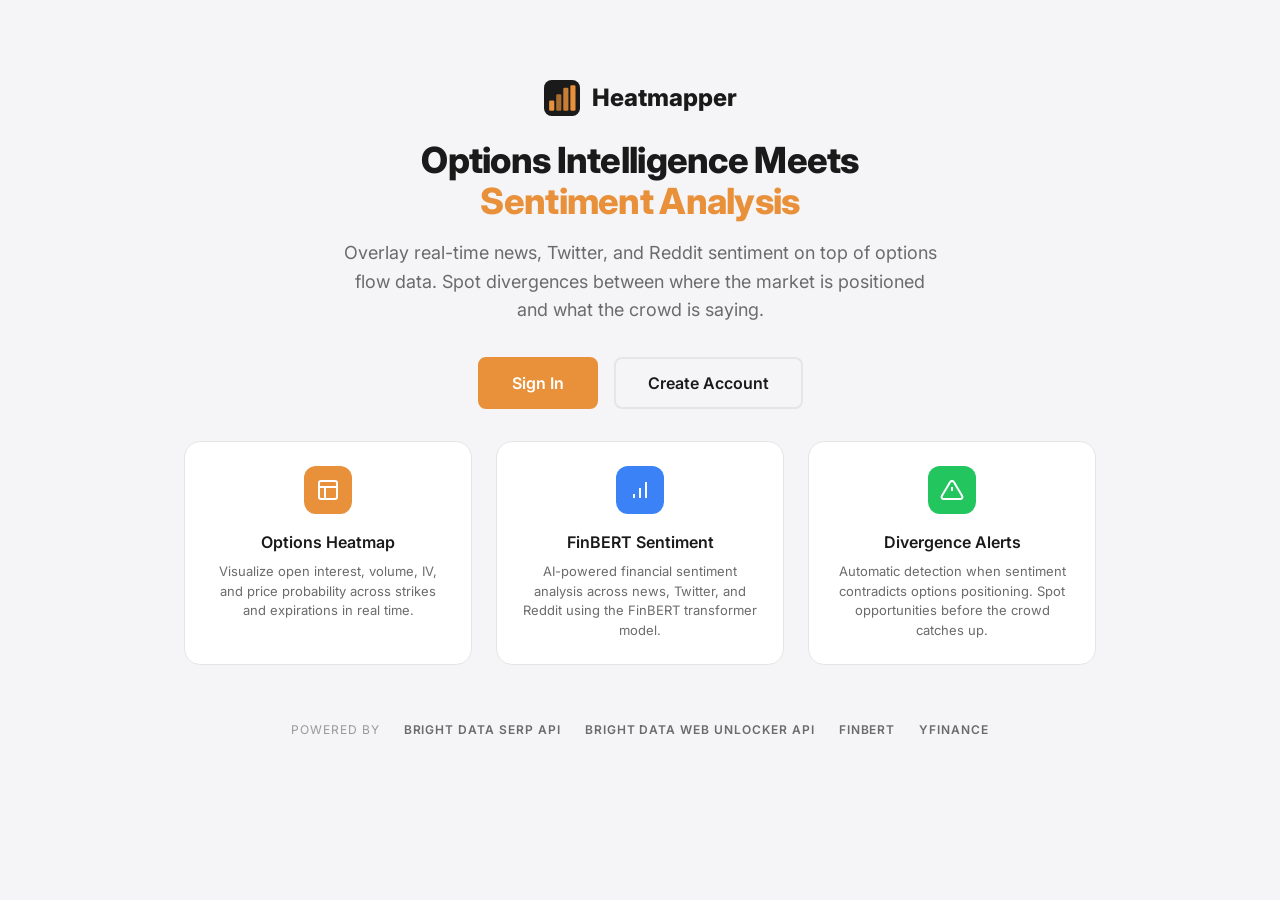
==== static/landing.html @ fee71690 "Split landing page and sign-in into separate pages Landing page (/) shows hero, features, and CTA bu" ====
<!DOCTYPE html>
<html lang="en">
<head>
  <meta charset="UTF-8" />
  <meta name="viewport" content="width=device-width, initial-scale=1.0" />
  <title>Heatmapper - Options Intelligence Meets Sentiment Analysis</title>
  <link rel="preconnect" href="https://fonts.googleapis.com" />
  <link rel="preconnect" href="https://fonts.gstatic.com" crossorigin />
  <link href="https://fonts.googleapis.com/css2?family=Inter:wght@400;500;600;700;800&display=swap" rel="stylesheet" />
  <link rel="stylesheet" href="/static/styles.css" />
  <script>
    const saved = localStorage.getItem("theme");
    if (saved) document.documentElement.setAttribute("data-theme", saved);
    else if (window.matchMedia("(prefers-color-scheme: dark)").matches) document.documentElement.setAttribute("data-theme", "dark");
  </script>
  <style>
    body { background: var(--color-bg); }

    .landing { max-width: 960px; margin: 0 auto; padding: var(--space-8) var(--space-6); }

    .landing-header {
      text-align: center;
      padding: var(--space-12) 0 var(--space-8);
    }

    .landing-logo {
      display: inline-flex;
      align-items: center;
      gap: var(--space-3);
      font-size: var(--text-2xl);
      font-weight: 800;
      color: var(--color-text);
      margin-bottom: var(--space-6);
    }

    .landing-logo svg { width: 36px; height: 36px; }

    .landing-headline {
      font-size: 2.25rem;
      font-weight: 800;
      color: var(--color-text);
      line-height: 1.15;
      margin-bottom: var(--space-4);
      letter-spacing: -0.02em;
    }

    .landing-headline span { color: var(--color-primary); }

    .landing-sub {
      font-size: var(--text-lg);
      color: var(--color-text-secondary);
      max-width: 600px;
      margin: 0 auto var(--space-8);
      line-height: 1.6;
    }

    .landing-cta {
      display: flex;
      align-items: center;
      justify-content: center;
      gap: var(--space-4);
      margin-top: var(--space-2);
    }

    .cta-btn {
      display: inline-flex;
      align-items: center;
      padding: var(--space-3) var(--space-8);
      border-radius: var(--radius-md);
      font-family: var(--font-sans);
      font-size: var(--text-md);
      font-weight: 600;
      text-decoration: none;
      transition: all 0.15s ease;
    }

    .cta-btn--primary {
      background: var(--color-primary);
      color: white;
      border: 2px solid var(--color-primary);
    }

    .cta-btn--primary:hover {
      background: var(--color-primary-hover);
      border-color: var(--color-primary-hover);
    }

    .cta-btn--secondary {
      background: transparent;
      color: var(--color-text);
      border: 2px solid var(--color-border);
    }

    .cta-btn--secondary:hover { border-color: var(--color-text); }

    .features-grid {
      display: grid;
      grid-template-columns: repeat(3, 1fr);
      gap: var(--space-6);
      margin-bottom: var(--space-10);
    }

    .feature-card {
      background: var(--color-surface);
      border: 1px solid var(--color-border);
      border-radius: var(--radius-xl);
      padding: var(--space-6);
      text-align: center;
    }

    .feature-icon {
      width: 48px;
      height: 48px;
      border-radius: var(--radius-lg);
      display: inline-flex;
      align-items: center;
      justify-content: center;
      margin-bottom: var(--space-4);
      color: white;
    }

    .feature-icon--orange { background: var(--color-primary); }
    .feature-icon--blue { background: var(--color-accent-blue); }
    .feature-icon--green { background: var(--color-accent-green); }

    .feature-title {
      font-size: var(--text-md);
      font-weight: 600;
      color: var(--color-text);
      margin-bottom: var(--space-2);
    }

    .feature-desc {
      font-size: var(--text-sm);
      color: var(--color-text-secondary);
      line-height: 1.5;
    }

    .powered-strip {
      display: flex;
      align-items: center;
      justify-content: center;
      gap: var(--space-6);
      padding: var(--space-4) 0;
      color: var(--color-text-muted);
      font-size: var(--text-xs);
      text-transform: uppercase;
      letter-spacing: 0.08em;
    }

    .powered-strip span { font-weight: 600; color: var(--color-text-secondary); }

    @media (max-width: 768px) {
      .features-grid { grid-template-columns: 1fr; }
      .landing-headline { font-size: 1.75rem; }
    }
  </style>
</head>
<body>

  <div class="landing">
    <header class="landing-header">
      <div class="landing-logo">
        <svg viewBox="0 0 28 28" fill="none" xmlns="http://www.w3.org/2000/svg">
          <rect width="28" height="28" rx="6" fill="#1a1a1a"/>
          <rect x="4" y="16" width="4" height="8" rx="1" fill="#e8913a"/>
          <rect x="9.5" y="11" width="4" height="13" rx="1" fill="#e8913a" opacity="0.7"/>
          <rect x="15" y="6" width="4" height="18" rx="1" fill="#e8913a" opacity="0.85"/>
          <rect x="20.5" y="4" width="4" height="20" rx="1" fill="#e8913a"/>
        </svg>
        Heatmapper
      </div>

      <h1 class="landing-headline">
        Options Intelligence Meets<br/><span>Sentiment Analysis</span>
      </h1>
      <p class="landing-sub">
        Overlay real-time news, Twitter, and Reddit sentiment on top of options flow data.
        Spot divergences between where the market is positioned and what the crowd is saying.
      </p>
      <div class="landing-cta">
        <a href="/login" class="cta-btn cta-btn--primary">Sign In</a>
        <a href="/register" class="cta-btn cta-btn--secondary">Create Account</a>
      </div>
    </header>

    <div class="features-grid">
      <div class="feature-card">
        <div class="feature-icon feature-icon--orange">
          <svg width="24" height="24" viewBox="0 0 24 24" fill="none" stroke="currentColor" stroke-width="2"><rect x="3" y="3" width="18" height="18" rx="2"/><path d="M3 9h18M9 21V9"/></svg>
        </div>
        <div class="feature-title">Options Heatmap</div>
        <div class="feature-desc">Visualize open interest, volume, IV, and price probability across strikes and expirations in real time.</div>
      </div>

      <div class="feature-card">
        <div class="feature-icon feature-icon--blue">
          <svg width="24" height="24" viewBox="0 0 24 24" fill="none" stroke="currentColor" stroke-width="2"><path d="M12 20V10M18 20V4M6 20v-4"/></svg>
        </div>
        <div class="feature-title">FinBERT Sentiment</div>
        <div class="feature-desc">AI-powered financial sentiment analysis across news, Twitter, and Reddit using the FinBERT transformer model.</div>
      </div>

      <div class="feature-card">
        <div class="feature-icon feature-icon--green">
          <svg width="24" height="24" viewBox="0 0 24 24" fill="none" stroke="currentColor" stroke-width="2"><path d="M10.29 3.86L1.82 18a2 2 0 001.71 3h16.94a2 2 0 001.71-3L13.71 3.86a2 2 0 00-3.42 0z"/><line x1="12" y1="9" x2="12" y2="13"/><line x1="12" y1="17" x2="12.01" y2="17"/></svg>
        </div>
        <div class="feature-title">Divergence Alerts</div>
        <div class="feature-desc">Automatic detection when sentiment contradicts options positioning. Spot opportunities before the crowd catches up.</div>
      </div>
    </div>

    <div class="powered-strip">
      Powered by
      <span>Bright Data SERP API</span>
      <span>Bright Data Web Unlocker API</span>
      <span>FinBERT</span>
      <span>yfinance</span>
    </div>
  </div>

</body>
</html>
---- static/styles.css ----
/* ============================================
   Heatmapper Design System
   ============================================ */

/* --- Light Tokens (default) --- */
:root {
  --color-bg:          #f5f5f7;
  --color-surface:     #ffffff;
  --color-surface-alt: #fafafa;
  --color-border:      #e5e5e5;
  --color-border-light:#f0f0f0;

  --color-text:        #1a1a1a;
  --color-text-secondary: #6b6b6b;
  --color-text-muted:  #999999;

  --color-primary:     #e8913a;
  --color-primary-hover:#d17e2e;
  --color-primary-light:#fef3e7;

  --color-accent-green:  #22c55e;
  --color-accent-red:    #ef4444;
  --color-accent-blue:   #3b82f6;
  --color-accent-purple: #8b5cf6;

  --color-skeleton:    #e5e5e5;
  --color-skeleton-shine: #f5f5f5;

  --color-plotly-bg:   #fafafa;
  --color-plotly-grid: #e5e5e5;

  --font-sans: 'Inter', -apple-system, BlinkMacSystemFont, 'Segoe UI', Roboto, sans-serif;
  --font-mono: 'SF Mono', 'Fira Code', 'Fira Mono', 'Roboto Mono', monospace;

  --text-xs:   0.75rem;
  --text-sm:   0.8125rem;
  --text-base: 0.875rem;
  --text-md:   1rem;
  --text-lg:   1.125rem;
  --text-xl:   1.25rem;
  --text-2xl:  1.5rem;
  --text-3xl:  1.875rem;

  --space-1: 4px;
  --space-2: 8px;
  --space-3: 12px;
  --space-4: 16px;
  --space-5: 20px;
  --space-6: 24px;
  --space-8: 32px;
  --space-10: 40px;
  --space-12: 48px;

  --radius-sm: 6px;
  --radius-md: 8px;
  --radius-lg: 12px;
  --radius-xl: 16px;

  --shadow-sm: 0 1px 2px rgba(0,0,0,0.04);
  --shadow-md: 0 2px 8px rgba(0,0,0,0.06);
  --shadow-lg: 0 4px 16px rgba(0,0,0,0.08);

  --nav-height: 53px;
}


/* --- Dark Mode Tokens --- */
[data-theme="dark"] {
  --color-bg:          #0f0f0f;
  --color-surface:     #1a1a1a;
  --color-surface-alt: #222222;
  --color-border:      #2e2e2e;
  --color-border-light:#262626;

  --color-text:        #e5e5e5;
  --color-text-secondary: #999999;
  --color-text-muted:  #666666;

  --color-primary-light:#3d2a14;

  --color-skeleton:    #2e2e2e;
  --color-skeleton-shine: #3a3a3a;

  --color-plotly-bg:   #1a1a1a;
  --color-plotly-grid: #2e2e2e;

  --shadow-sm: 0 1px 2px rgba(0,0,0,0.2);
  --shadow-md: 0 2px 8px rgba(0,0,0,0.3);
  --shadow-lg: 0 4px 16px rgba(0,0,0,0.4);
}

[data-theme="dark"] .badge--positive { background: #14532d; color: #4ade80; }
[data-theme="dark"] .badge--negative { background: #450a0a; color: #f87171; }
[data-theme="dark"] .badge--neutral  { background: var(--color-surface-alt); color: var(--color-text-secondary); }
[data-theme="dark"] .badge--info     { background: #1e3a5f; color: #60a5fa; }

[data-theme="dark"] .error-msg {
  background: #2d1111;
  border-color: #5c1a1a;
}

[data-theme="dark"] .stat-change--up  { background: #14532d; color: #4ade80; }
[data-theme="dark"] .stat-change--down { background: #450a0a; color: #f87171; }

[data-theme="dark"] .btn-primary { background: #e5e5e5; color: #1a1a1a; border-color: #e5e5e5; }
[data-theme="dark"] .btn-primary:hover { background: #cccccc; }

[data-theme="dark"] .nav-link.active { background: #e5e5e5; color: #1a1a1a; }

[data-theme="dark"] select.input-field {
  background-image: url("data:image/svg+xml,%3Csvg xmlns='http://www.w3.org/2000/svg' width='12' height='12' viewBox='0 0 24 24' fill='none' stroke='%23999999' stroke-width='2'%3E%3Cpath d='M6 9l6 6 6-6'/%3E%3C/svg%3E");
}


/* --- Reset --- */
*, *::before, *::after {
  box-sizing: border-box;
  margin: 0;
  padding: 0;
}

body {
  font-family: var(--font-sans);
  font-size: var(--text-base);
  color: var(--color-text);
  background: var(--color-bg);
  line-height: 1.5;
  -webkit-font-smoothing: antialiased;
}


/* --- Skeleton Loading --- */
@keyframes shimmer {
  0%   { background-position: -200% 0; }
  100% { background-position: 200% 0; }
}

.skeleton {
  background: linear-gradient(90deg, var(--color-skeleton) 25%, var(--color-skeleton-shine) 50%, var(--color-skeleton) 75%);
  background-size: 200% 100%;
  animation: shimmer 1.5s ease-in-out infinite;
  border-radius: var(--radius-md);
}

.skeleton-text {
  height: 14px;
  width: 80%;
  margin-bottom: var(--space-2);
}

.skeleton-text-sm {
  height: 10px;
  width: 60%;
}

.skeleton-block {
  height: 100%;
  width: 100%;
  min-height: 300px;
  border-radius: var(--radius-lg);
}

.skeleton-stat {
  height: 32px;
  width: 100px;
}

.skeleton-news-item {
  padding: var(--space-3);
  border: 1px solid var(--color-border-light);
  border-radius: var(--radius-md);
  display: flex;
  flex-direction: column;
  gap: var(--space-2);
}


/* --- Top Navigation --- */
.top-nav {
  display: flex;
  align-items: center;
  justify-content: space-between;
  padding: var(--space-3) var(--space-8);
  background: var(--color-surface);
  border-bottom: 1px solid var(--color-border);
  position: sticky;
  top: 0;
  z-index: 100;
  height: var(--nav-height);
}

.nav-brand {
  display: flex;
  align-items: center;
  gap: var(--space-3);
  font-size: var(--text-lg);
  font-weight: 700;
  color: var(--color-text);
  text-decoration: none;
}

.nav-brand svg { width: 28px; height: 28px; }

.nav-links {
  display: flex;
  align-items: center;
  gap: var(--space-1);
  list-style: none;
}

.nav-link {
  padding: var(--space-2) var(--space-4);
  border-radius: var(--radius-md);
  font-size: var(--text-sm);
  font-weight: 500;
  color: var(--color-text-secondary);
  text-decoration: none;
  transition: all 0.15s ease;
  cursor: pointer;
}

.nav-link:hover {
  color: var(--color-text);
  background: var(--color-bg);
}

.nav-link.active {
  color: var(--color-surface);
  background: var(--color-text);
}

.nav-actions {
  display: flex;
  align-items: center;
  gap: var(--space-3);
}

.theme-toggle {
  padding: var(--space-2);
  background: none;
  border: 1px solid var(--color-border);
  border-radius: var(--radius-md);
  color: var(--color-text-secondary);
  cursor: pointer;
  transition: all 0.15s ease;
  display: flex;
  align-items: center;
  justify-content: center;
}

.theme-toggle:hover {
  background: var(--color-bg);
  color: var(--color-text);
}

.user-avatar {
  width: 32px;
  height: 32px;
  border-radius: 50%;
  background: var(--color-primary);
  display: flex;
  align-items: center;
  justify-content: center;
  color: white;
  font-weight: 600;
  font-size: var(--text-sm);
  cursor: pointer;
  text-decoration: none;
}


/* --- Page Layout --- */
.page-container {
  max-width: 1400px;
  margin: 0 auto;
  padding: var(--space-8);
}

.page-header {
  display: flex;
  align-items: center;
  justify-content: space-between;
  margin-bottom: var(--space-6);
}

.page-title {
  font-size: var(--text-2xl);
  font-weight: 700;
  color: var(--color-text);
}


/* --- Cards --- */
.card {
  background: var(--color-surface);
  border: 1px solid var(--color-border);
  border-radius: var(--radius-xl);
  padding: var(--space-6);
  box-shadow: var(--shadow-sm);
  transition: border-color 0.15s ease, box-shadow 0.15s ease;
}

.card-header {
  display: flex;
  align-items: center;
  justify-content: space-between;
  margin-bottom: var(--space-4);
}

.card-header:last-child {
  margin-bottom: 0;
}

.card-title {
  font-size: var(--text-md);
  font-weight: 600;
  color: var(--color-text);
}

.card-subtitle {
  font-size: var(--text-sm);
  color: var(--color-text-secondary);
}

.card-menu-btn {
  display: flex;
  align-items: center;
  justify-content: center;
  width: 32px;
  height: 32px;
  border: 1px solid var(--color-border);
  border-radius: var(--radius-md);
  background: none;
  cursor: pointer;
  color: var(--color-text-secondary);
  transition: all 0.15s ease;
}

.card-menu-btn:hover {
  background: var(--color-bg);
  color: var(--color-text);
}


/* --- Dashboard Grid --- */
.dashboard-grid {
  display: grid;
  grid-template-columns: 1fr;
  gap: var(--space-6);
}

.dashboard-grid--two-col {
  grid-template-columns: 2fr 1fr;
}

.dashboard-grid--equal {
  grid-template-columns: 1fr 1fr;
}

.dashboard-grid--three-col {
  grid-template-columns: repeat(3, 1fr);
}


.sidebar-sticky {
  position: sticky;
  top: calc(var(--nav-height) + var(--space-8));
  align-self: start;
  display: flex;
  flex-direction: column;
  gap: var(--space-6);
  max-height: calc(100vh - var(--nav-height) - var(--space-8) * 2);
  overflow-y: auto;
}


/* --- Toolbar card --- */
.toolbar-card {
  padding: var(--space-4) var(--space-6);
}

.spot-display {
  display: flex;
  align-items: baseline;
  gap: var(--space-2);
}

.spot-price {
  font-size: var(--text-xl);
  font-weight: 700;
  color: var(--color-text);
  line-height: 1;
}

.spot-change {
  font-size: var(--text-sm);
  font-weight: 600;
  padding: 1px var(--space-2);
  border-radius: var(--radius-sm);
}

.spot-change--up {
  color: var(--color-accent-green);
  background: #f0fdf4;
}

.spot-change--down {
  color: var(--color-accent-red);
  background: #fef2f2;
}

[data-theme="dark"] .spot-change--up  { background: #14532d; color: #4ade80; }
[data-theme="dark"] .spot-change--down { background: #450a0a; color: #f87171; }

.toolbar-divider {
  width: 1px;
  height: 24px;
  background: var(--color-border);
  margin: 0 var(--space-2);
}


/* --- Stats strip --- */
.stats-strip {
  display: flex;
  align-items: center;
  gap: var(--space-6);
  padding: var(--space-3) var(--space-6);
  background: var(--color-surface);
  border: 1px solid var(--color-border);
  border-radius: var(--radius-lg);
  box-shadow: var(--shadow-sm);
  flex-wrap: wrap;
}

.stats-strip + .stats-strip {
  border-top: none;
  border-top-left-radius: 0;
  border-top-right-radius: 0;
  box-shadow: none;
}

.stats-strip:has(+ .stats-strip) {
  border-bottom-left-radius: 0;
  border-bottom-right-radius: 0;
  margin-bottom: 0;
}

.stats-strip-item {
  display: flex;
  align-items: center;
  gap: var(--space-2);
}

.stats-strip-divider {
  width: 1px;
  height: 20px;
  background: var(--color-border);
}


/* --- Controls bar --- */
.controls-bar {
  display: flex;
  align-items: center;
  gap: var(--space-3);
  flex-wrap: wrap;
}

.controls-inline {
  display: flex;
  align-items: center;
  gap: var(--space-3);
  flex-wrap: wrap;
  padding-bottom: var(--space-4);
  border-bottom: 1px solid var(--color-border-light);
  margin-bottom: var(--space-4);
}

.input-field {
  padding: var(--space-2) var(--space-3);
  border: 1px solid var(--color-border);
  border-radius: var(--radius-md);
  font-family: var(--font-sans);
  font-size: var(--text-sm);
  color: var(--color-text);
  background: var(--color-surface);
  outline: none;
  transition: border-color 0.15s ease;
}

.input-field:focus {
  border-color: var(--color-primary);
  box-shadow: 0 0 0 3px var(--color-primary-light);
}

.input-field::placeholder {
  color: var(--color-text-muted);
}

select.input-field {
  cursor: pointer;
  appearance: none;
  background-image: url("data:image/svg+xml,%3Csvg xmlns='http://www.w3.org/2000/svg' width='12' height='12' viewBox='0 0 24 24' fill='none' stroke='%236b6b6b' stroke-width='2'%3E%3Cpath d='M6 9l6 6 6-6'/%3E%3C/svg%3E");
  background-repeat: no-repeat;
  background-position: right 10px center;
  padding-right: 28px;
}

.input-label {
  font-size: var(--text-xs);
  font-weight: 500;
  color: var(--color-text-secondary);
  text-transform: uppercase;
  letter-spacing: 0.05em;
}

.input-group {
  display: flex;
  flex-direction: column;
  gap: var(--space-1);
}

.input-group--inline {
  flex-direction: row;
  align-items: center;
  gap: var(--space-2);
}

.input-group--inline .input-label {
  text-transform: none;
  letter-spacing: normal;
  font-size: var(--text-sm);
}


/* --- Buttons --- */
.btn {
  display: inline-flex;
  align-items: center;
  gap: var(--space-2);
  padding: var(--space-2) var(--space-4);
  border: 1px solid transparent;
  border-radius: var(--radius-md);
  font-family: var(--font-sans);
  font-size: var(--text-sm);
  font-weight: 500;
  cursor: pointer;
  transition: all 0.15s ease;
  text-decoration: none;
  line-height: 1.4;
}

.btn-primary {
  background: var(--color-text);
  color: var(--color-surface);
  border-color: var(--color-text);
}

.btn-primary:hover { background: #333; }

.btn-secondary {
  background: var(--color-surface);
  color: var(--color-text);
  border-color: var(--color-border);
}

.btn-secondary:hover { background: var(--color-bg); }

.btn-icon {
  padding: var(--space-2);
  background: none;
  border: 1px solid var(--color-border);
  border-radius: var(--radius-md);
  color: var(--color-text-secondary);
  cursor: pointer;
  transition: all 0.15s ease;
}

.btn-icon:hover {
  background: var(--color-bg);
  color: var(--color-text);
}


/* --- Tabs / Segmented Control --- */
.tab-group {
  display: inline-flex;
  gap: 2px;
  padding: 3px;
  background: var(--color-bg);
  border-radius: var(--radius-md);
  border: 1px solid var(--color-border-light);
}

.tab-btn {
  padding: var(--space-1) var(--space-4);
  border: none;
  border-radius: var(--radius-sm);
  background: none;
  font-family: var(--font-sans);
  font-size: var(--text-sm);
  font-weight: 500;
  color: var(--color-text-secondary);
  cursor: pointer;
  transition: all 0.15s ease;
}

.tab-btn:hover { color: var(--color-text); }

.tab-btn.active {
  background: var(--color-surface);
  color: var(--color-text);
  box-shadow: var(--shadow-sm);
}


/* --- Stat / KPI display --- */
.stat-value {
  font-size: var(--text-3xl);
  font-weight: 700;
  color: var(--color-text);
  line-height: 1.1;
}

.stat-label {
  font-size: var(--text-sm);
  color: var(--color-text-secondary);
}

.stat-change {
  display: inline-flex;
  align-items: center;
  gap: var(--space-1);
  font-size: var(--text-sm);
  font-weight: 600;
  padding: 2px var(--space-2);
  border-radius: var(--radius-sm);
}

.stat-change--up  { color: var(--color-accent-green); background: #f0fdf4; }
.stat-change--down { color: var(--color-accent-red); background: #fef2f2; }


/* --- Badge / Tag --- */
.badge {
  display: inline-flex;
  align-items: center;
  gap: var(--space-1);
  padding: 2px var(--space-2);
  font-size: var(--text-xs);
  font-weight: 600;
  border-radius: var(--radius-sm);
  text-transform: uppercase;
  letter-spacing: 0.03em;
}

.badge--positive { background: #f0fdf4; color: var(--color-accent-green); }
.badge--negative { background: #fef2f2; color: var(--color-accent-red); }
.badge--neutral  { background: var(--color-bg); color: var(--color-text-secondary); }
.badge--info     { background: #eff6ff; color: var(--color-accent-blue); }


/* --- News items --- */
.news-grid {
  display: grid;
  grid-template-columns: repeat(auto-fill, minmax(280px, 1fr));
  gap: var(--space-4);
}

.news-item {
  padding: var(--space-4);
  border: 1px solid var(--color-border-light);
  border-radius: var(--radius-lg);
  display: flex;
  flex-direction: column;
  gap: var(--space-2);
  transition: border-color 0.15s ease;
}

.news-item:hover { border-color: var(--color-border); }

.news-title {
  font-size: var(--text-sm);
  font-weight: 500;
  color: var(--color-text);
  line-height: 1.4;
}

.news-item a:hover .news-title,
.news-item-compact a:hover .news-title {
  color: var(--color-primary);
}


/* --- Compact news list (sidebar) --- */
.news-list-compact {
  display: flex;
  flex-direction: column;
  gap: var(--space-3);
  overflow-y: auto;
}

.news-item-compact {
  padding: var(--space-3);
  border: 1px solid var(--color-border-light);
  border-radius: var(--radius-md);
  display: flex;
  flex-direction: column;
  gap: var(--space-1);
  transition: border-color 0.15s ease;
}

.news-item-compact:hover { border-color: var(--color-border); }

.news-item--positive { border-left: 3px solid var(--color-accent-green); }
.news-item--negative { border-left: 3px solid var(--color-accent-red); }
.news-item--neutral  { border-left: 3px solid var(--color-border); }


/* --- Sentiment Breakdown --- */
.sentiment-overall {
  text-align: center;
  padding: var(--space-4) 0 var(--space-6);
  border-bottom: 1px solid var(--color-border-light);
  margin-bottom: var(--space-4);
}

.sentiment-score-big {
  font-size: var(--text-3xl);
  font-weight: 700;
  font-family: var(--font-mono);
  line-height: 1.1;
}

.sent--positive { color: var(--color-accent-green); }
.sent--negative { color: var(--color-accent-red); }
.sent--neutral  { color: var(--color-text-secondary); }

.sentiment-label-big {
  font-size: var(--text-sm);
  font-weight: 600;
  color: var(--color-text-secondary);
  text-transform: uppercase;
  letter-spacing: 0.05em;
  margin-top: var(--space-1);
  margin-bottom: var(--space-4);
}

.sentiment-bar-track {
  position: relative;
  height: 8px;
  background: linear-gradient(90deg, var(--color-accent-red), var(--color-border) 45%, var(--color-border) 55%, var(--color-accent-green));
  border-radius: 4px;
  overflow: visible;
}

.sentiment-bar-fill {
  display: none;
}

.sentiment-bar-marker {
  position: absolute;
  top: -4px;
  width: 16px;
  height: 16px;
  background: var(--color-surface);
  border: 2px solid var(--color-text);
  border-radius: 50%;
  transform: translateX(-50%);
  box-shadow: var(--shadow-sm);
}

.sentiment-sources {
  display: flex;
  flex-direction: column;
  gap: var(--space-3);
}

.sentiment-source-row {
  display: flex;
  align-items: center;
  gap: var(--space-3);
}

.sentiment-source-name {
  width: 60px;
  font-size: var(--text-sm);
  font-weight: 500;
  color: var(--color-text);
  flex-shrink: 0;
}

.sentiment-source-bar-track {
  flex: 1;
  height: 6px;
  background: var(--color-border-light);
  border-radius: 3px;
  overflow: hidden;
}

.sentiment-source-bar-fill {
  height: 100%;
  background: linear-gradient(90deg, var(--color-accent-red), var(--color-border) 45%, var(--color-border) 55%, var(--color-accent-green));
  border-radius: 3px;
}

.sentiment-source-score {
  width: 60px;
  text-align: right;
  font-size: var(--text-sm);
  font-weight: 600;
  flex-shrink: 0;
}


/* --- Heatmap plot container --- */
.plot-container {
  width: 100%;
  height: 55vh;
  min-height: 350px;
}

.plot-container .modebar {
  opacity: 0;
  transition: opacity 0.2s ease;
}

.plot-container:hover .modebar {
  opacity: 1;
}


/* --- Divergence Banner --- */
.divergence-banner {
  display: flex;
  align-items: center;
  gap: var(--space-4);
  padding: var(--space-4) var(--space-6);
  border-radius: var(--radius-lg);
  margin-bottom: var(--space-4);
  border: 1px solid;
}

.divergence-banner--bullish {
  background: #f0fdf4;
  border-color: #22c55e;
  color: #166534;
}

.divergence-banner--bearish {
  background: #fef2f2;
  border-color: #ef4444;
  color: #991b1b;
}

.divergence-banner--bullish-subtle {
  background: #f0fdf4;
  border-color: #86efac;
  color: #166534;
}

.divergence-banner--bearish-subtle {
  background: #fef2f2;
  border-color: #fecaca;
  color: #991b1b;
}

.divergence-banner--neutral {
  background: var(--color-surface-alt);
  border-color: var(--color-border);
  color: var(--color-text-secondary);
}

[data-theme="dark"] .divergence-banner--bullish {
  background: #052e16;
  border-color: #22c55e;
  color: #86efac;
}

[data-theme="dark"] .divergence-banner--bearish {
  background: #450a0a;
  border-color: #ef4444;
  color: #f87171;
}

[data-theme="dark"] .divergence-banner--bullish-subtle {
  background: #052e16;
  border-color: #166534;
  color: #86efac;
}

[data-theme="dark"] .divergence-banner--bearish-subtle {
  background: #450a0a;
  border-color: #5c1a1a;
  color: #f87171;
}

[data-theme="dark"] .divergence-banner--neutral {
  background: var(--color-surface-alt);
  border-color: var(--color-border);
  color: var(--color-text-secondary);
}

.divergence-icon {
  flex-shrink: 0;
  display: flex;
  align-items: center;
}

.divergence-content {
  flex: 1;
  min-width: 0;
}

.divergence-title {
  font-weight: 600;
  font-size: var(--text-sm);
  margin-bottom: 2px;
}

.divergence-detail {
  font-size: var(--text-xs);
  opacity: 0.85;
}

.divergence-metrics {
  display: flex;
  gap: var(--space-6);
  flex-shrink: 0;
}

.divergence-metric {
  display: flex;
  flex-direction: column;
  align-items: center;
  gap: 2px;
}


/* --- Error message --- */
.error-msg {
  color: var(--color-accent-red);
  font-size: var(--text-sm);
  padding: var(--space-3) var(--space-4);
  background: #fef2f2;
  border: 1px solid #fecaca;
  border-radius: var(--radius-md);
  display: none;
}


/* --- Divider --- */
.divider {
  height: 1px;
  background: var(--color-border);
  margin: var(--space-4) 0;
}


/* --- Toast --- */
.toast {
  position: fixed;
  bottom: var(--space-6);
  left: 50%;
  transform: translateX(-50%);
  background: var(--color-text);
  color: var(--color-surface);
  padding: var(--space-3) var(--space-6);
  border-radius: var(--radius-lg);
  font-size: var(--text-sm);
  font-weight: 500;
  box-shadow: var(--shadow-lg);
  z-index: 200;
  max-width: 500px;
  text-align: center;
}


/* --- Utility --- */
.flex { display: flex; }
.flex-col { flex-direction: column; }
.items-center { align-items: center; }
.justify-between { justify-content: space-between; }
.gap-1 { gap: var(--space-1); }
.gap-2 { gap: var(--space-2); }
.gap-3 { gap: var(--space-3); }
.gap-4 { gap: var(--space-4); }
.gap-6 { gap: var(--space-6); }
.mt-2 { margin-top: var(--space-2); }
.mt-4 { margin-top: var(--space-4); }
.mb-4 { margin-bottom: var(--space-4); }
.text-muted { color: var(--color-text-muted); }
.text-secondary { color: var(--color-text-secondary); }
.text-sm { font-size: var(--text-sm); }
.text-xs { font-size: var(--text-xs); }
.font-mono { font-family: var(--font-mono); }
.font-semibold { font-weight: 600; }
.font-bold { font-weight: 700; }
.uppercase { text-transform: uppercase; }
.tracking-wide { letter-spacing: 0.05em; }
.w-full { width: 100%; }
.hidden { display: none !important; }


/* --- Responsive --- */
@media (max-width: 1024px) {
  .dashboard-grid--two-col,
  .dashboard-grid--equal {
    grid-template-columns: 1fr;
  }
  .sidebar-sticky {
    position: static;
    max-height: none;
  }
}

@media (max-width: 768px) {
  .page-container { padding: var(--space-4); }
  .top-nav { padding: var(--space-3) var(--space-4); }
  .nav-links { display: none; }
  .controls-bar,
  .controls-inline { flex-direction: column; align-items: stretch; }
  .stats-strip { flex-wrap: wrap; gap: var(--space-3); padding: var(--space-3) var(--space-4); }
  .toolbar-divider { display: none; }
  .dashboard-grid--three-col { grid-template-columns: 1fr; }
  .plot-container { height: 50vh; min-height: 300px; }
}
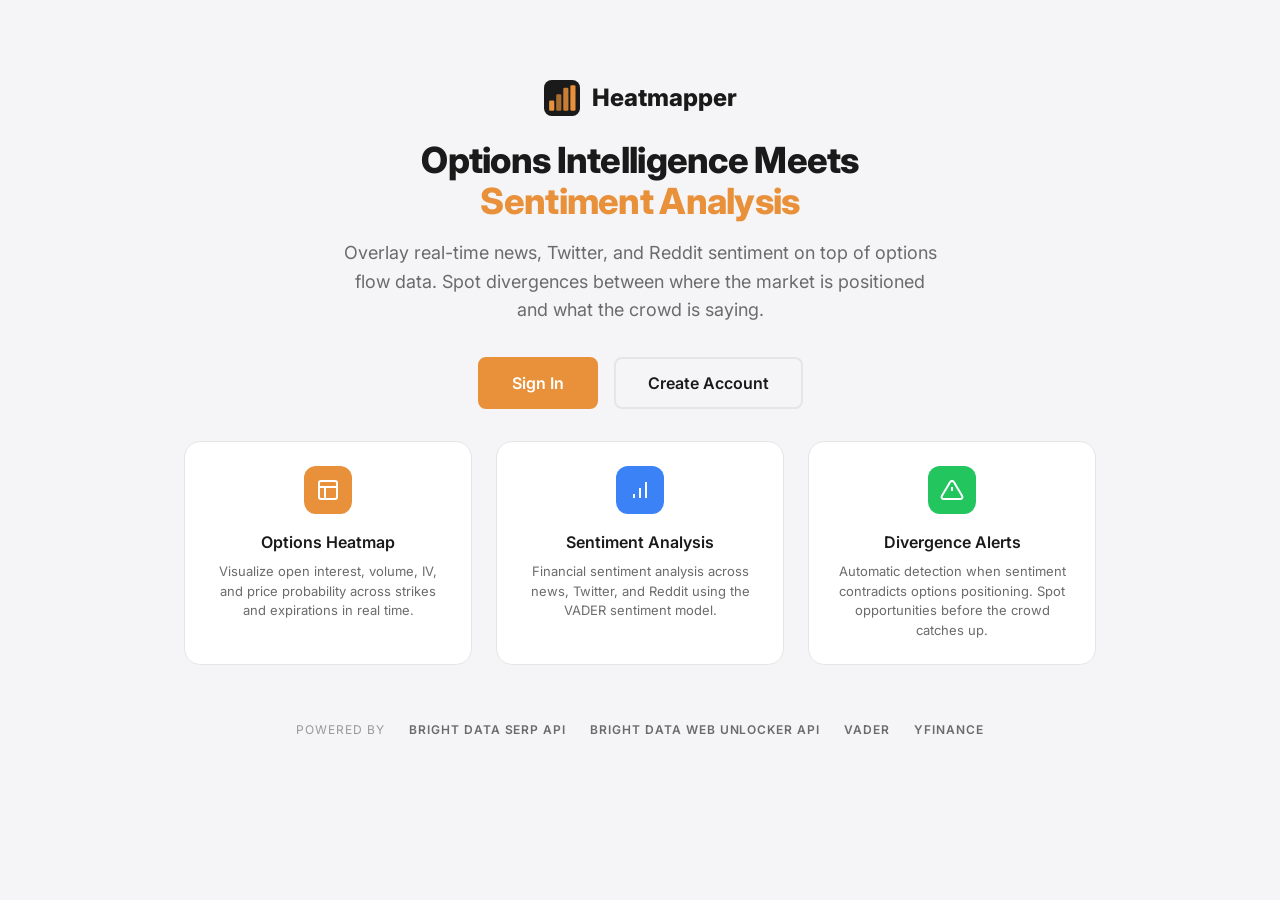
==== commit 418999a5: "Switch sentiment to VADER, port DB to Postgres, add Render deploy - sentiment.py: replace FinBERT/to" ====
--- a/static/landing.html
+++ b/static/landing.html
@@ -197,8 +197,8 @@
         <div class="feature-icon feature-icon--blue">
           <svg width="24" height="24" viewBox="0 0 24 24" fill="none" stroke="currentColor" stroke-width="2"><path d="M12 20V10M18 20V4M6 20v-4"/></svg>
         </div>
-        <div class="feature-title">FinBERT Sentiment</div>
-        <div class="feature-desc">AI-powered financial sentiment analysis across news, Twitter, and Reddit using the FinBERT transformer model.</div>
+        <div class="feature-title">Sentiment Analysis</div>
+        <div class="feature-desc">Financial sentiment analysis across news, Twitter, and Reddit using the VADER sentiment model.</div>
       </div>
 
       <div class="feature-card">
@@ -214,7 +214,7 @@
       Powered by
       <span>Bright Data SERP API</span>
       <span>Bright Data Web Unlocker API</span>
-      <span>FinBERT</span>
+      <span>VADER</span>
       <span>yfinance</span>
     </div>
   </div>
--- a/static/styles.css
+++ b/static/styles.css
@@ -838,6 +838,7 @@
   gap: var(--space-4);
   padding: var(--space-4) var(--space-6);
   border-radius: var(--radius-lg);
+  margin-top: var(--space-4);
   margin-bottom: var(--space-4);
   border: 1px solid;
 }
@@ -870,6 +871,18 @@
   background: var(--color-surface-alt);
   border-color: var(--color-border);
   color: var(--color-text-secondary);
+}
+
+.divergence-banner--loading {
+  background: var(--color-surface);
+  border-color: var(--color-border);
+  color: var(--color-text-muted);
+}
+
+[data-theme="dark"] .divergence-banner--loading {
+  background: var(--color-surface);
+  border-color: var(--color-border);
+  color: var(--color-text-muted);
 }
 
 [data-theme="dark"] .divergence-banner--bullish {
